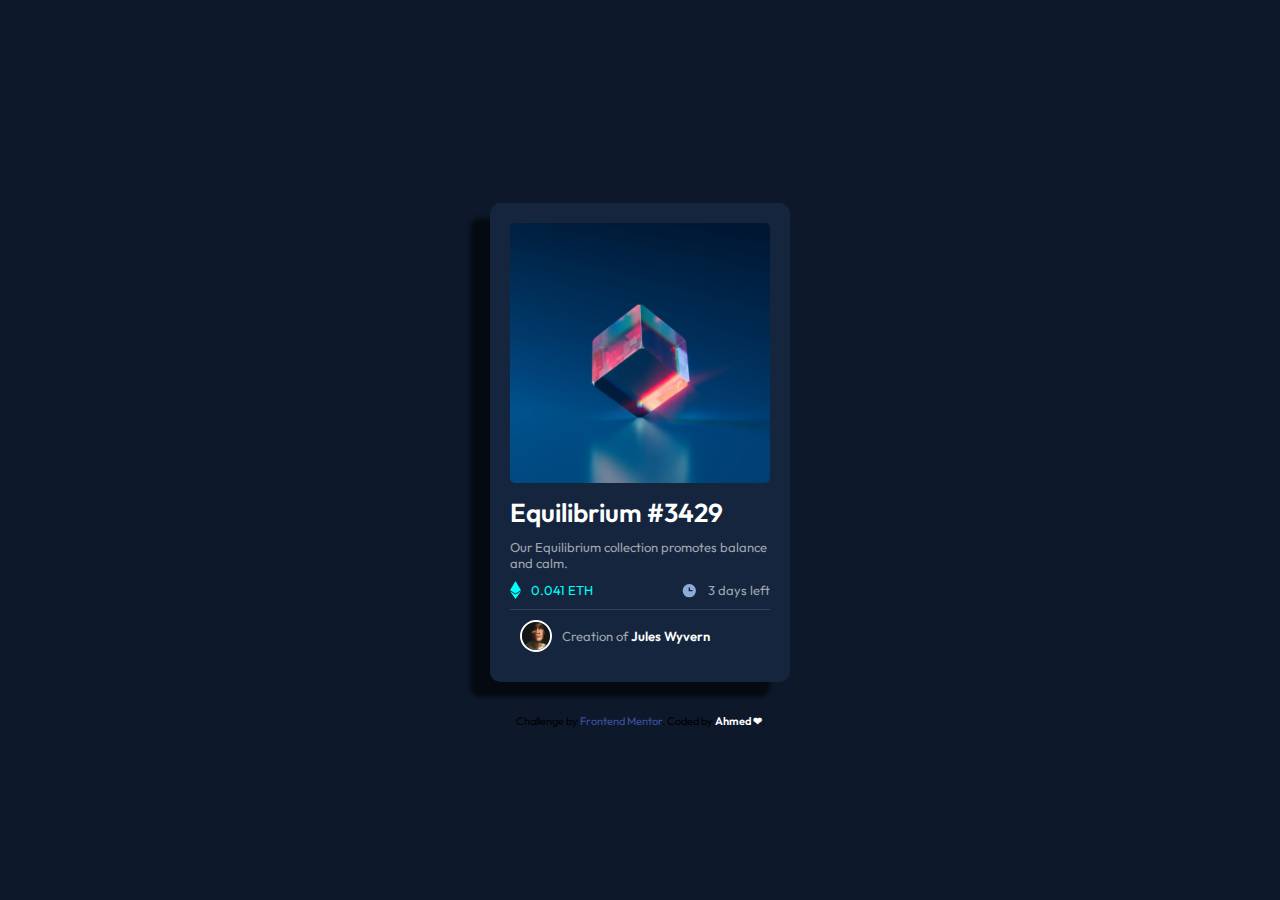
==== nft-preview-card-component/index.html @ 2d49fdd4 "Add files via upload" ====
<!DOCTYPE html>
<html lang="en">
<head>
  <meta charset="UTF-8">
  <meta name="viewport" content="width=device-width, initial-scale=1.0"> <!-- displays site properly based on user's device -->

  <link rel="icon" type="image/png" sizes="32x32" href="./images/favicon-32x32.png">
  
  <title>Frontend Mentor | NFT preview card component</title>
  <link rel="stylesheet" href="style.css">

  <!-- Feel free to remove these styles or customise in your own stylesheet 👍 -->
  
</head>
<body>
  <div class="container">
    <img class="mainimg" src="images/image-equilibrium.jpg" alt="">
  <article>
  <h1>Equilibrium #3429</h1>
</article><article>
  <p>Our Equilibrium collection promotes balance and calm.</p>
</article><article><ul>
  <li><img src="images/icon-ethereum.svg" alt=""> 0.041 ETH</li>
  <li><img src="images/icon-clock.svg" alt=""> 3 days left</li></ul>
</article> 
<hr>
    <article class="avatar">
   <img class="avatar-img" src="images/image-avatar.png" alt="">
  <p>Creation of <span>Jules Wyvern</span></p></article>
</div>
<div class="attribution">
    Challenge by <a href="https://www.frontendmentor.io?ref=challenge" target="_blank">Frontend Mentor</a>. 
    Coded by <a href="#"><span>Ahmed ❤</span></a>.
</div>
</body>
</html>
---- nft-preview-card-component/style.css ----
@import url('https://fonts.googleapis.com/css2?family=Outfit:wght@300;400;600&display=swap');

/* ### Primary */
*{
--Soft-blue : hsl(215, 51%, 70%);
--Cyan: hsl(178, 100%, 50%);

/* ### Neutral */
  font-family: 'Outfit',sans-serif;
--Very-dark-blue: hsl(217, 54%, 11%);                      /* main BG*/
--dark-blue: hsl(216, 50%, 16%);                       /*card BG*/
--Very-blue : hsl(215, 32%, 27%);                          /*line*/
--White: hsl(0, 0%, 100%);
margin: 0;padding: 0;box-sizing: border-box;

}
.mainimg{
    max-width: 100%;
    border-radius: 5px;
    margin-bottom: 10px;
}





.container ul{
    display: flex;
    justify-content:space-between;
    list-style: none;
    margin-bottom: 10px;
}
.container{
    background-color: var(--dark-blue);
    padding: 20px;
    border-radius: 0.625rem;
    margin: 2rem;
    width: 300px;
    color: hsl(0, 0%, 100%, 60%);
    font-size: 13px;
    box-shadow: -20px 15px 5px rgba(0, 0, 0, 0.6);

}






body{
    
    background-color: var(--Very-dark-blue);
    display: flex;
    flex-direction: column;
    align-items: center;
    justify-content: center;
    height: calc(100vh - 1px);
    
}









li{
    display: flex;
    align-items: center;
}
.container ul li:first-child{
    color: var(--Cyan);
}
.container ul li img{
    margin-right: 10px;
}






h1,span{
    color: var(--White);
    font-weight: 600;
}

p{
    padding-top: 10px;
    padding-bottom: 10px;
}

.avatar{
    display: flex;
    align-items: center;
    justify-content: flex-start;
}

.avatar-img{
    border: 2px solid var(--White);
    border-radius: 50%;
    width: 2rem;
    margin: 10px;
}


hr{
    border: 1px solid var(--Very-blue);
    border-bottom: none;
}




















.attribution {
    font-size: 11px; 
    text-align: center; 
}
.attribution a {
    color: hsl(228, 45%, 44%); 
    text-decoration: none;
}
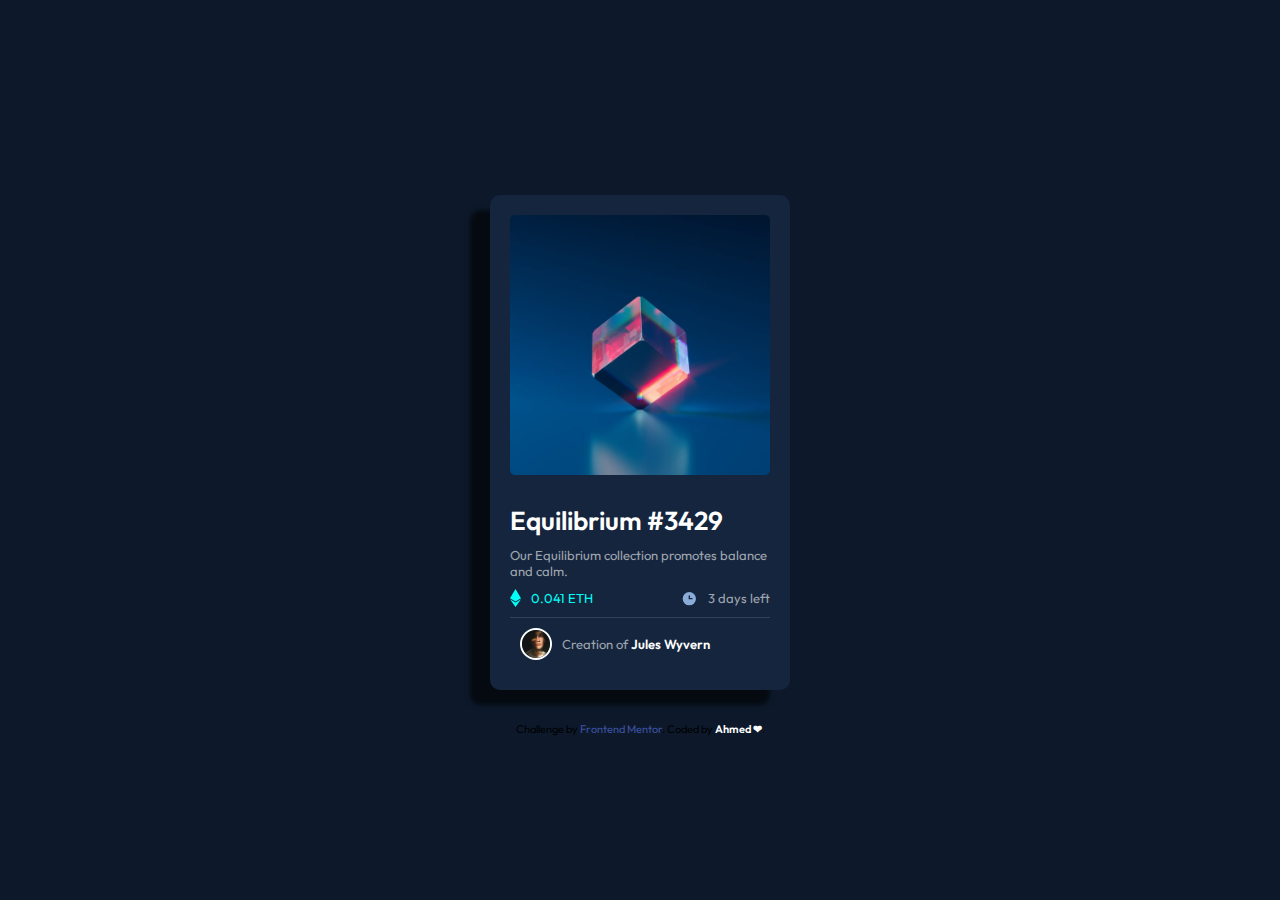
==== commit 3c269003: "Update index.html" ====
--- a/nft-preview-card-component/index.html
+++ b/nft-preview-card-component/index.html
@@ -13,8 +13,10 @@
   
 </head>
 <body>
-  <div class="container">
+  <div class="container"><article>
     <img class="mainimg" src="images/image-equilibrium.jpg" alt="">
+    <div> <img src="images/image-view.jpg" alt=""></div>
+    </article>
   <article>
   <h1>Equilibrium #3429</h1>
 </article><article>
@@ -33,4 +35,4 @@
     Coded by <a href="#"><span>Ahmed ❤</span></a>.
 </div>
 </body>
-</html>+</html>
--- a/nft-preview-card-component/style.css
+++ b/nft-preview-card-component/style.css
@@ -18,9 +18,35 @@
     max-width: 100%;
     border-radius: 5px;
     margin-bottom: 10px;
+    cursor: pointer;
+    
 }
-
-
+.main-image{
+    position: relative;
+}
+.main-image div {
+    position: absolute;
+    top: 0;
+    background-color: hsl(178, 100%, 50%,35%);
+    width: 100%;
+    height: 95%;
+    z-index: 900;
+    border-radius: 5px;
+    cursor: pointer;
+    opacity: 0;
+    transition: opacity 1.2s ease-in-out;
+    
+}
+.main-image div:hover{
+    opacity: 1;
+} 
+.main-image div img{
+    position: absolute;
+    left: 50%;
+    top: 50%;
+    transform: translate(-50%,-50%);
+    width: 2.1rem;
+}
 
 
 
@@ -85,6 +111,10 @@
 h1,span{
     color: var(--White);
     font-weight: 600;
+    cursor: pointer;
+}
+h1:hover, span:hover{
+    color: var(--Cyan);
 }
 
 p{
@@ -137,4 +167,4 @@
 .attribution a {
     color: hsl(228, 45%, 44%); 
     text-decoration: none;
-}+}
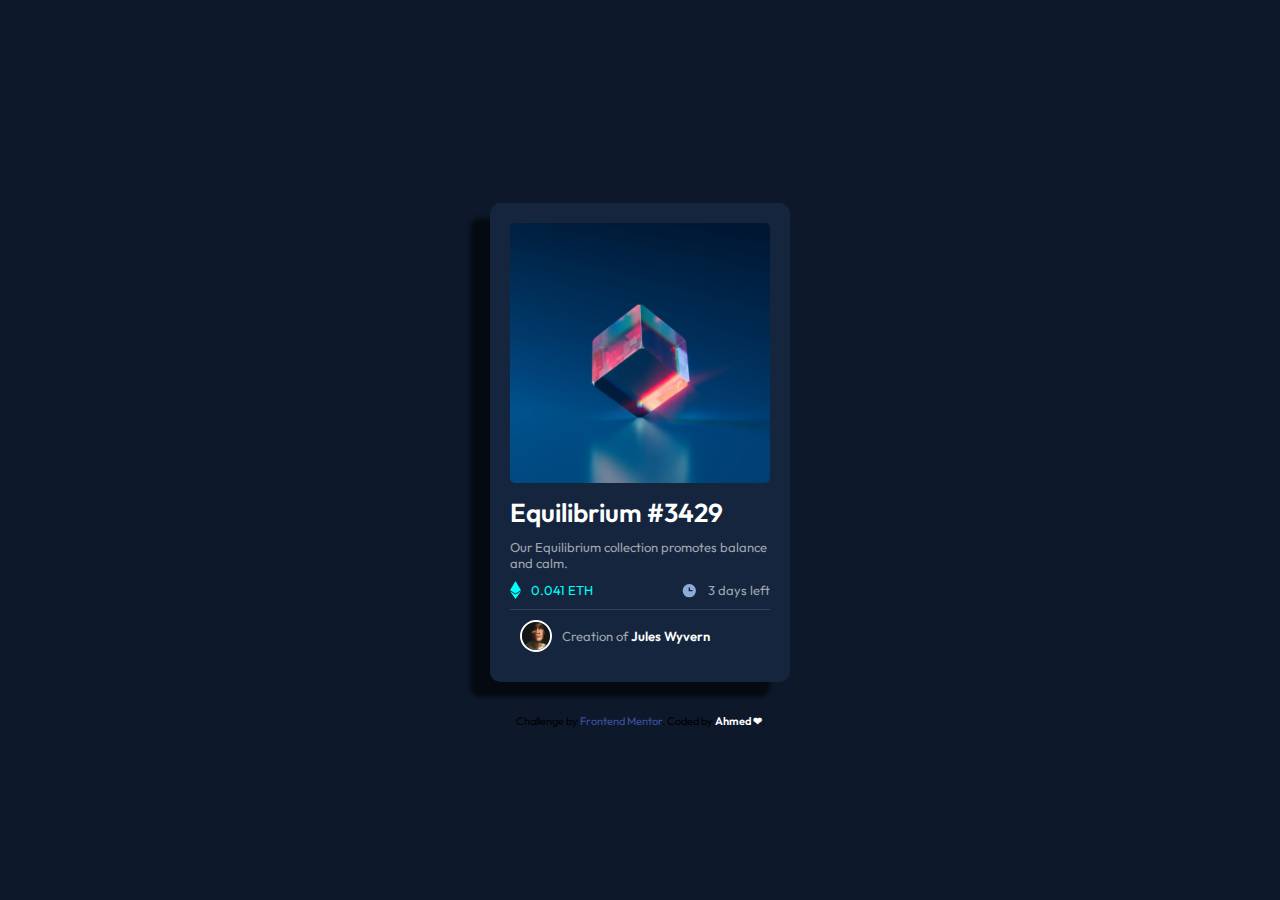
==== commit b6335c4e: "Update index.html" ====
--- a/nft-preview-card-component/index.html
+++ b/nft-preview-card-component/index.html
@@ -13,9 +13,9 @@
   
 </head>
 <body>
-  <div class="container"><article>
+  <div class="container"><article class="main-image">
     <img class="mainimg" src="images/image-equilibrium.jpg" alt="">
-    <div> <img src="images/image-view.jpg" alt=""></div>
+    <div> <img src="images/icon-view.jpg" alt=""></div>
     </article>
   <article>
   <h1>Equilibrium #3429</h1>
